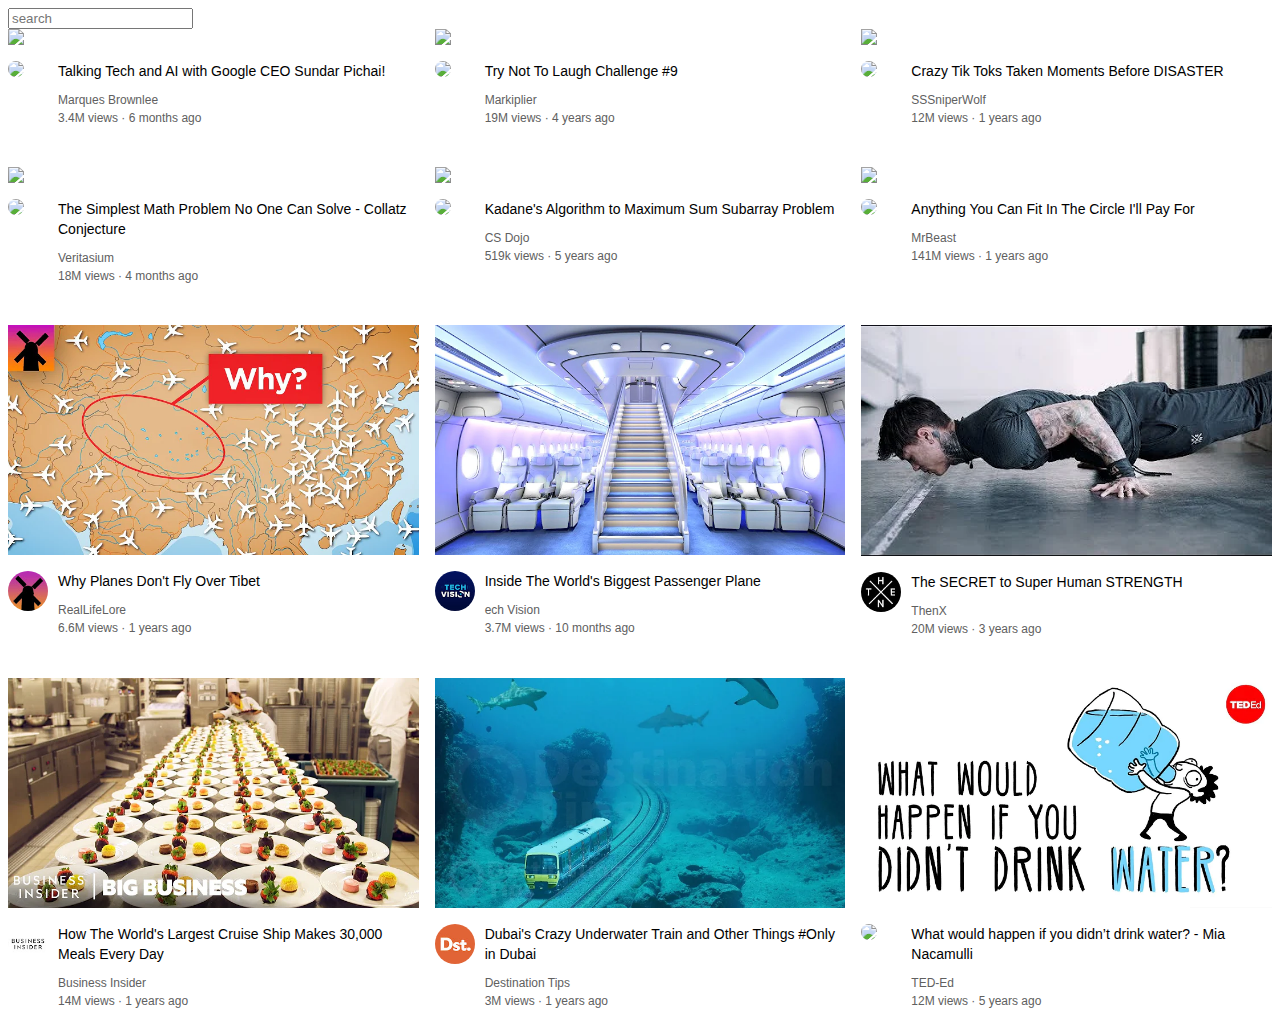
==== youtube.html @ a5d63686 "text and views" ====
<!DOCTYPE html>
<html lang="en">
<head>
    <title>Youtube.com clone</title>
    <link rel="preconnect" href="https://fonts.googleapis.com">
    <link rel="preconnect" href="https://fonts.gstatic.com" crossorigin>
    <link href="https://fonts.googleapis.com/css2?
    family=Roboto:wght@500;700&display=swap" rel="stylesheet">
    <style>
        p{
            font-family: Roboto, Arial;
      
        }
        .image{
            width: 100%;
        }
        .search-bar{
            display: block;
        }
           
        .video-title{
            margin-top: 0;
            font-size: 14px; 
            font-weight: 500; 
            line-height: 20px;   
            margin-bottom: 12px;
           
        }
        .video-info-grid{
            display: grid;
            grid-template-columns: 50px 1fr; 
        }
        .profile-picture{
            width: 40px;
            border-radius:50px;
         
        }
        .Thumbnail-row{
            margin-bottom: 12px;
        }
        .video-author,
        .video-stats{
            font-size: 12px;
            color:#606060;
            margin-top: 0;
            }
        .video-author { 
            margin-bottom: 4px;
        }
        .video-grid{
            display: grid;
            grid-template-columns: 1fr 1fr 1fr;
            column-gap: 16px;
            row-gap: 30px;
            }
    </style>
</head>
<body>
    <input class="search-bar" type="search" placeholder="search">
    <div class="video-grid">
        <div class="video-preview">
            <div class="Thumbnail-row">
                <img class="image" src="image/thumbnail-1 (1).webp" >
            </div>
            <div class="video-info-grid">
                <div class="channel-pic">
                    <img class="profile-picture" src="image/channel-image/channel-1.jpeg">
                </div>
                <div class="video-info">
                    <p class="video-title">    
                        Talking Tech and AI with Google CEO Sundar Pichai!
                    </p>
                    <p class="video-author">
                        Marques Brownlee
                    </p>
                    <p  class="video-stats">
                        3.4M views &middot; 6 months ago
                    </p>
                </div>     
            </div>
        </div> 
        <div class="video-preview">
            <div class="Thumbnail-row">
                <img class="image" src="image/thumbnail-2.webp" >
            </div>
            <div class="video-info-grid">
                <div class="channel-pic">
                    <img class="profile-picture" src="image/channel-image/channel-2.jpeg">
                </div>
                <div class="video-info">
                    <p class="video-title">    
                        Try Not To Laugh Challenge #9
                    </p>
                    <p class="video-author">
                        Markiplier
                    </p>
                    <p  class="video-stats">
                        19M views &middot; 4 years ago
                    </p>
                </div>     
            </div>
        </div> 
        <div class="video-preview">
            <div class="Thumbnail-row">
                <img class="image" src="image/thumbnail-3.webp" >
            </div>
            <div class="video-info-grid">
                <div class="channel-pic">
                    <img class="profile-picture" src="image/channel-image/channel-3.jpeg">
                </div>
                <div class="video-info">
                    <p class="video-title">                  
                        Crazy Tik Toks Taken Moments Before DISASTER
                    </p>
                    <p class="video-author">
                        SSSniperWolf
                    </p>
                    <p  class="video-stats">
                        12M views &middot; 1 years ago
                    </p>
                </div>     
            </div>
        </div>
        <div class="video-preview">
            <div class="Thumbnail-row">
                <img class="image" src="image/thumbnail-4.webp" >
            </div>
            <div class="video-info-grid">
                <div class="channel-pic">
                    <img class="profile-picture" src="image/channel-image/channel-4.jpeg">
                </div>
                <div class="video-info">
                    <p class="video-title">       
                        The Simplest Math Problem No One Can Solve - Collatz Conjecture
                    </p>
                    <p class="video-author">
                        Veritasium
                    </p>
                    <p  class="video-stats">
                        18M views &middot; 4 months ago
                    </p>
                </div>     
            </div>
        </div>
        <div class="video-preview">
            <div class="Thumbnail-row">
                <img class="image" src="image/thumbnail-5.webp" >
            </div>
            <div class="video-info-grid">
                <div class="channel-pic">
                    <img class="profile-picture" src="image/channel-image/channel-5.jpeg">
                </div>
                <div class="video-info">
                    <p class="video-title">    
                        Kadane's Algorithm to Maximum Sum Subarray Problem
                    </p>
                    <p class="video-author">
                        CS Dojo
                    </p>
                    <p  class="video-stats">
                        519k views &middot; 5 years ago
                    </p>
                </div>     
            </div>
        </div>
        <div class="video-preview">
            <div class="Thumbnail-row">
                <img class="image" src="image/thumbnail-6.webp" >
            </div>
            <div class="video-info-grid">
                <div class="channel-pic">
                    <img class="profile-picture" src="image/channel-image/channel-6.jpeg">
                </div>
                <div class="video-info">
                    <p class="video-title">                
                        Anything You Can Fit In The Circle I&apos;ll Pay For
                    </p>
                    <p class="video-author">
                        MrBeast
                    </p>
                    <p  class="video-stats">
                        141M views &middot; 1 years ago
                    </p>
                </div>     
            </div>
        </div>
        <div class="video-preview">
            <div class="Thumbnail-row">
                <img class="image" src="image/thumbnail-7.webp" >
            </div>
            <div class="video-info-grid">
                <div class="channel-pic">
                    <img class="profile-picture" src="image/channel-image/channel-7.jpeg">
                </div>
                <div class="video-info">
                    <p class="video-title">    
                        Why Planes Don't Fly Over Tibet
                    </p>
                    <p class="video-author">
                        RealLifeLore
                    </p>
                    <p  class="video-stats">
                        6.6M views &middot; 1 years ago
                    </p>
                </div>     
            </div>
        </div>
        <div class="video-preview">
            <div class="Thumbnail-row">
                <img class="image" src="image/thumbnail-8.webp" >
            </div>
            <div class="video-info-grid">
                <div class="channel-pic">
                    <img class="profile-picture" src="image/channel-image/channel-8.jpeg">
                </div>
                <div class="video-info">
                    <p class="video-title">          
                        Inside The World's Biggest Passenger Plane
                    </p>
                    <p class="video-author">
                        ech Vision
                    </p>
                    <p  class="video-stats">
                        3.7M views &middot; 10 months ago
                    </p>
                </div>     
            </div>
        </div>
        <div class="video-preview">
            <div class="Thumbnail-row">
                <img class="image" src="image/thumbnail-9.webp" >
            </div>
            <div class="video-info-grid">
                <div class="channel-pic">
                    <img class="profile-picture" src="image/channel-image/channel-9.jpeg">
                </div>
                <div class="video-info">
                    <p class="video-title">    
                        The SECRET to Super Human STRENGTH
                    </p>
                    <p class="video-author">
                        ThenX
                    </p>
                    <p  class="video-stats">
                        20M views &middot; 3 years ago
                    </p>
                </div>     
            </div>
        </div>
        <div class="video-preview">
            <div class="Thumbnail-row">
                <img class="image" src="image/thumbnail-10.webp" >
            </div>
            <div class="video-info-grid">
                <div class="channel-pic">
                    <img class="profile-picture" src="image/channel-image/channel-10.jpeg">
                </div>
                <div class="video-info">
                    <p class="video-title">    
                        How The World's Largest Cruise Ship Makes 30,000 Meals Every Day
                    </p>
                    <p class="video-author">
                        Business Insider
                    </p>
                    <p  class="video-stats">
                        14M views &middot; 1 years ago
                    </p>
                </div>     
            </div>
        </div>
        <div class="video-preview">
            <div class="Thumbnail-row">
                <img class="image" src="image/thumbnail-11.webp" >
            </div>
            <div class="video-info-grid">
                <div class="channel-pic">
                    <img class="profile-picture" src="image/channel-image/channel-11.jpeg">
                </div>
                <div class="video-info">
                    <p class="video-title">                        
                        Dubai's Crazy Underwater Train and Other Things #Only in Dubai      
                    </p>
                    <p class="video-author">
                        Destination Tips
                    </p>
                    <p  class="video-stats">
                        3M views &middot; 1 years ago
                    </p>
                </div>     
            </div>
        </div>
        <div class="video-preview">
            <div class="Thumbnail-row">
                <img class="image" src="image/thumbnail-12.webp" >
            </div>
            <div class="video-info-grid">
                <div class="channel-pic">
                    <img class="profile-picture" src="image/channel-image/channel-2.jpeg">
                </div>
                <div class="video-info">
                    <p class="video-title">    
                        What would happen if you didn’t drink water? - Mia Nacamulli
                    </p>
                    <p class="video-author">
                        TED-Ed
                    </p>
                    <p  class="video-stats">
                        12M views &middot; 5 years ago
                    </p>
                </div>     
            </div>
        </div>
    </div>
</body>
</html>
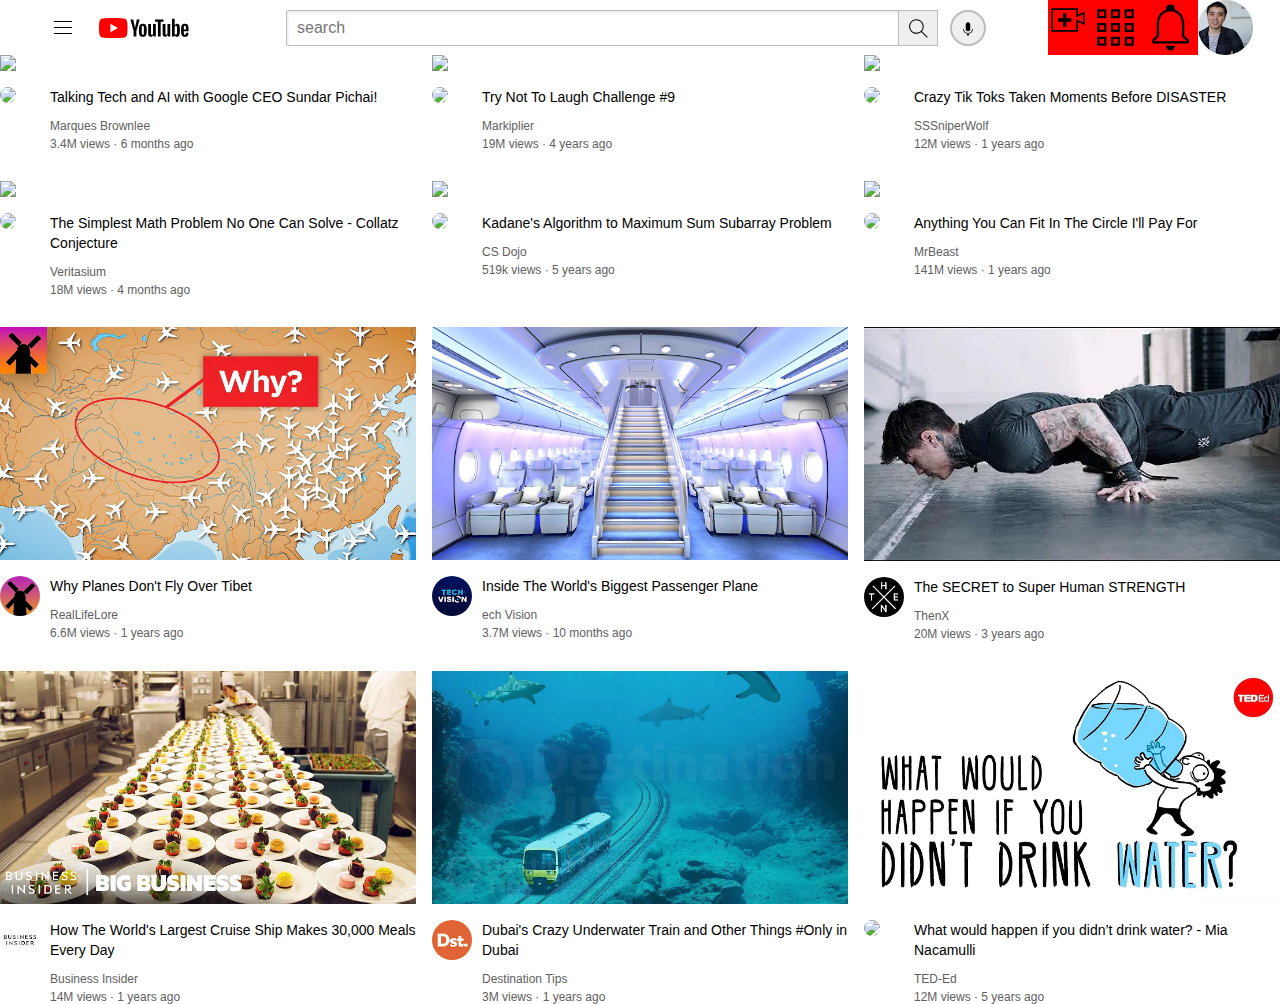
==== commit de753c1e: "header, logo and icon" ====
--- a/youtube.html
+++ b/youtube.html
@@ -6,57 +6,33 @@
     <link rel="preconnect" href="https://fonts.gstatic.com" crossorigin>
     <link href="https://fonts.googleapis.com/css2?
     family=Roboto:wght@500;700&display=swap" rel="stylesheet">
-    <style>
-        p{
-            font-family: Roboto, Arial;
-      
-        }
-        .image{
-            width: 100%;
-        }
-        .search-bar{
-            display: block;
-        }
-           
-        .video-title{
-            margin-top: 0;
-            font-size: 14px; 
-            font-weight: 500; 
-            line-height: 20px;   
-            margin-bottom: 12px;
-           
-        }
-        .video-info-grid{
-            display: grid;
-            grid-template-columns: 50px 1fr; 
-        }
-        .profile-picture{
-            width: 40px;
-            border-radius:50px;
-         
-        }
-        .Thumbnail-row{
-            margin-bottom: 12px;
-        }
-        .video-author,
-        .video-stats{
-            font-size: 12px;
-            color:#606060;
-            margin-top: 0;
-            }
-        .video-author { 
-            margin-bottom: 4px;
-        }
-        .video-grid{
-            display: grid;
-            grid-template-columns: 1fr 1fr 1fr;
-            column-gap: 16px;
-            row-gap: 30px;
-            }
-    </style>
+    <link rel="stylesheet" href="Style/general.css">
+    <link rel="stylesheet" href="Style/header.css">
+    <link rel="stylesheet" href="Style/video.css">
 </head>
 <body>
-    <input class="search-bar" type="search" placeholder="search">
+    <div class="header">
+        <div class="left-section">
+            <img class="hamburger-menu" src="image/icon/hamburger-menu.svg">
+            <img class="youtube-logo" src="image/icon/youtube-logo.svg">
+        </div>
+        <div class="middle-section"><input class="search-bar" type="search" placeholder="search">
+            <button class="search-button">
+                <img class="search-icon" src="image/icon/search.svg">
+            </button>
+            <button class="voice-search-button">
+                <img class="voice-search-icon" src="image/icon/voice-search-icon.svg" >
+            </button>
+        </div>
+        <div class="right-section">
+            <img class="upload-icon" src="image/icon/upload.svg">
+            <img class="youtube-apps" src="image/icon/youtube-apps.svg" >
+            <img class="notifications-icon" src="image/icon/notifications.svg">
+            <img class="my-channel" src="image/channel-image/my-channel.jpeg" >
+        </div>
+        
+    </div>
+    
     <div class="video-grid">
         <div class="video-preview">
             <div class="Thumbnail-row">
--- a/Style/general.css
+++ b/Style/general.css
@@ -0,0 +1,9 @@
+p{
+    font-family: Roboto, Arial;
+    margin: 0;
+    padding: 0;
+
+}
+body{
+    margin: 0;
+}--- a/Style/header.css
+++ b/Style/header.css
@@ -0,0 +1,84 @@
+.header{
+    height: 55px;
+    display: flex;
+    flex-direction: row;
+    justify-content: space-evenly;
+}
+.left-section{
+    display: flex;
+    align-items: center;
+}
+.hamburger-menu{
+    height: 24px;
+    margin-left: 24px;
+    margin-right: 24px;
+}
+.youtube-logo{
+    height: 20px;
+}
+
+.middle-section{
+    flex: 1;
+    margin-left: 70px;
+    margin-right: 35px;
+    max-width: 700px;
+    display: flex;
+    align-items: center;
+}
+.search-bar{
+    flex: 1;
+    height: 36px;
+    padding-left: 10px;
+    font-size: 16px;
+    border-width: 1px;
+    border-style: solid;
+    border-color: rgb(190, 188, 188);
+    border-radius: 2px;
+    box-shadow: inset 1px 2px 3px rgba(0, 0, 0, 0.09);
+}
+.search-bar::placeholder{
+    font-family: Roboto, Arial;
+    font-size: 16px;
+}
+.search-button{
+    width: 40px;
+    height: 36px;
+    margin-left: -1px;
+    border-width: 1px;
+    border-style: solid;
+    border-color: rgb(190, 188, 188);
+    margin-right: 12px;
+
+}
+.search-icon{
+    height: 25px;
+    margin-top: 4px;
+   
+}
+.voice-search-button{
+    width: 36px;
+    height: 36px;
+    border-width: none;
+    border-style: solid;
+    border-color: rgb(190, 188, 188);
+    border-radius: 18px;
+
+}
+.voice-search-icon{
+    height: 18px;
+    margin-top: 6px;
+}
+
+.right-section{
+
+    background-color: red;
+    display: flex;
+    
+
+}
+.upload-icon{
+    height: 40px;
+}
+.upload-icon{
+    height: 40px; 
+}--- a/Style/video.css
+++ b/Style/video.css
@@ -0,0 +1,40 @@
+.image{
+    width: 100%;
+}
+
+   
+.video-title{
+    margin-top: 0;
+    font-size: 14px; 
+    font-weight: 500; 
+    line-height: 20px;   
+    margin-bottom: 12px;
+   
+}
+.video-info-grid{
+    display: grid;
+    grid-template-columns: 50px 1fr; 
+}
+.profile-picture{
+    width: 40px;
+    border-radius:50px;
+ 
+}
+.Thumbnail-row{
+    margin-bottom: 12px;
+}
+.video-author,
+.video-stats{
+    font-size: 12px;
+    color:#606060;
+    margin-top: 0;
+    }
+.video-author { 
+    margin-bottom: 4px;
+}
+.video-grid{
+    display: grid;
+    grid-template-columns: 1fr 1fr 1fr;
+    column-gap: 16px;
+    row-gap: 30px;
+    }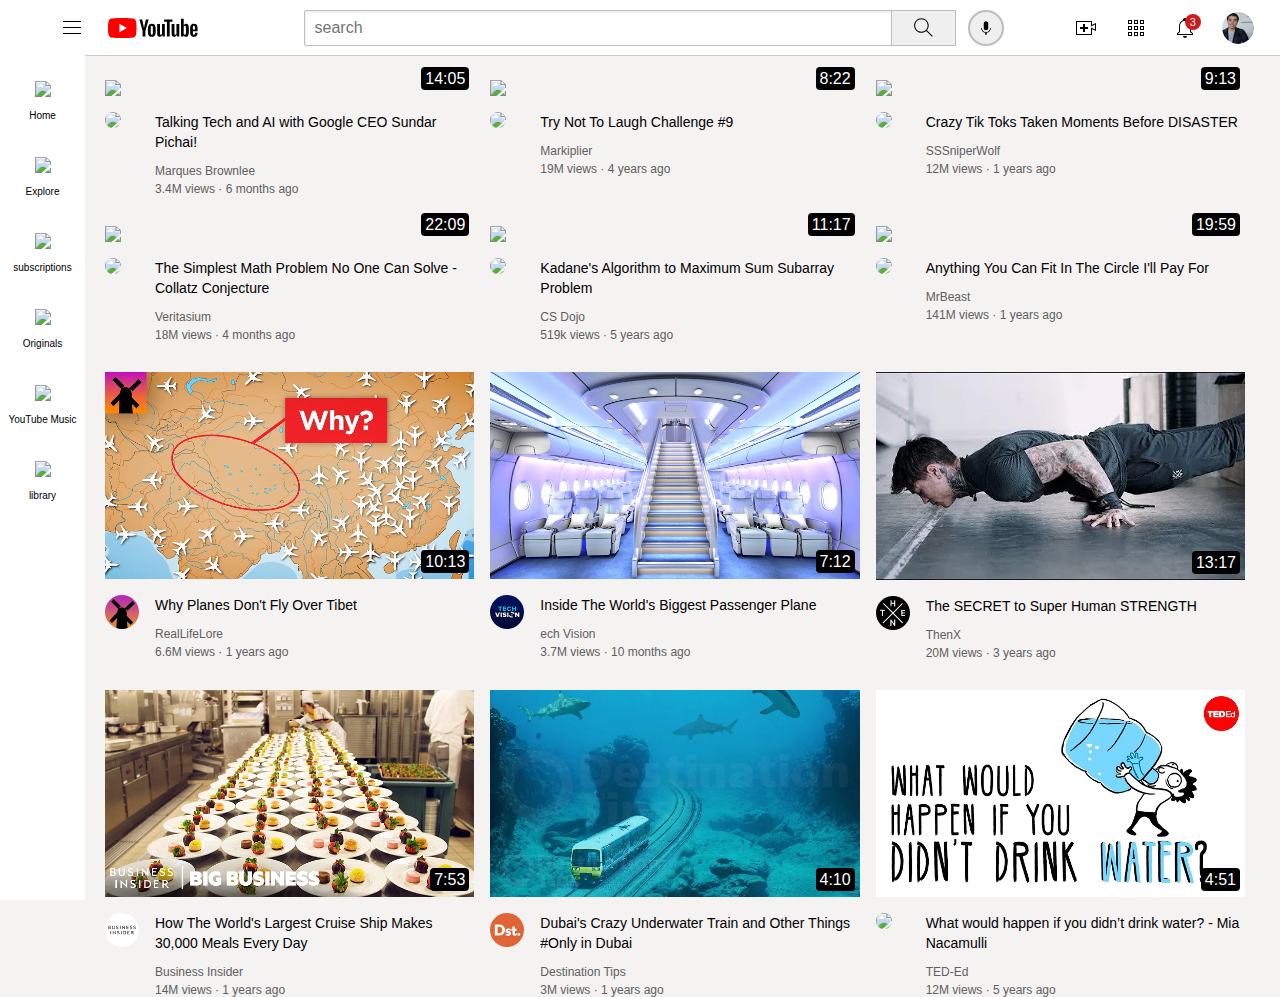
==== commit 09f5c9c2: "icon and hover effect" ====
--- a/youtube.html
+++ b/youtube.html
@@ -1,5 +1,6 @@
 <!DOCTYPE html>
 <html lang="en">
+
 <head>
     <title>Youtube.com clone</title>
     <link rel="preconnect" href="https://fonts.googleapis.com">
@@ -9,7 +10,9 @@
     <link rel="stylesheet" href="Style/general.css">
     <link rel="stylesheet" href="Style/header.css">
     <link rel="stylesheet" href="Style/video.css">
-</head>
+    <link rel="stylesheet" href="Style/sidebar.css">
+ </head>
+
 <body>
     <div class="header">
         <div class="left-section">
@@ -19,273 +22,347 @@
         <div class="middle-section"><input class="search-bar" type="search" placeholder="search">
             <button class="search-button">
                 <img class="search-icon" src="image/icon/search.svg">
+                <div class="tooltip">Search</div>
             </button>
             <button class="voice-search-button">
-                <img class="voice-search-icon" src="image/icon/voice-search-icon.svg" >
+                <img class="voice-search-icon" src="image/icon/voice-search-icon.svg">
+                <div class="tooltip">Search using voice</div>
             </button>
         </div>
         <div class="right-section">
-            <img class="upload-icon" src="image/icon/upload.svg">
-            <img class="youtube-apps" src="image/icon/youtube-apps.svg" >
-            <img class="notifications-icon" src="image/icon/notifications.svg">
-            <img class="my-channel" src="image/channel-image/my-channel.jpeg" >
-        </div>
-        
+            <div class="upload-icon-container">
+                <img class="upload-icon" src="image/icon/upload.svg">
+                <div class="tooltip">Create</div>
+            </div>
+            <div class="youtube-apps-container">
+                <img class="youtube-apps" src="image/icon/youtube-apps.svg">
+                <div class="tooltip">YouTube-apps</div>
+            </div>
+           
+            <div class="notifications-icon-container">
+                <img class="notifications-icon" src="image/icon/notifications.svg">
+                <div class="notifications-count">3</div>
+                <div class="tooltip">Notifications</div>
+            </div>
+            <img class="my-channel" src="image/channel-image/my-channel.jpeg">
+        </div>
     </div>
-    
+    <div class="sidebar">
+        <div class="sidebar-link">
+            <img src="image/sidebar-link/home.svg">
+            <div>Home</div>
+        </div>
+        <div class="sidebar-link">
+            <img src="image/sidebar-link/explore.svg">
+            <div>Explore</div>
+        </div>
+        <div class="sidebar-link">
+            <img src="image/sidebar-link/subscriptions.svg">
+            <div>subscriptions</div>
+        </div>
+        <div class="sidebar-link">
+            <img src="image/sidebar-link/originals.svg">
+            <div>Originals</div>
+        </div>
+        <div class="sidebar-link">
+            <img src="image/sidebar-link/youtube-music.svg">
+            <div>YouTube Music</div>
+        </div>
+        <div class="sidebar-link">
+            <img src="image/sidebar-link/library.svg">
+            <div>library</div>
+        </div>
+    </div>
     <div class="video-grid">
         <div class="video-preview">
             <div class="Thumbnail-row">
-                <img class="image" src="image/thumbnail-1 (1).webp" >
+                <img class="image" src="image/thumbnail-1 (1).webp">
+                <div class="video-time">
+                    14:05
+                </div>
             </div>
             <div class="video-info-grid">
                 <div class="channel-pic">
                     <img class="profile-picture" src="image/channel-image/channel-1.jpeg">
                 </div>
                 <div class="video-info">
-                    <p class="video-title">    
+                    <p class="video-title">
                         Talking Tech and AI with Google CEO Sundar Pichai!
                     </p>
                     <p class="video-author">
                         Marques Brownlee
                     </p>
-                    <p  class="video-stats">
+                    <p class="video-stats">
                         3.4M views &middot; 6 months ago
                     </p>
-                </div>     
-            </div>
-        </div> 
-        <div class="video-preview">
-            <div class="Thumbnail-row">
-                <img class="image" src="image/thumbnail-2.webp" >
+                </div>
+            </div>
+        </div>
+        <div class="video-preview">
+            <div class="Thumbnail-row">
+                <img class="image" src="image/thumbnail-2.webp">
+                <div class="video-time">
+                    8:22
+                </div>
             </div>
             <div class="video-info-grid">
                 <div class="channel-pic">
                     <img class="profile-picture" src="image/channel-image/channel-2.jpeg">
                 </div>
                 <div class="video-info">
-                    <p class="video-title">    
+                    <p class="video-title">
                         Try Not To Laugh Challenge #9
                     </p>
                     <p class="video-author">
                         Markiplier
                     </p>
-                    <p  class="video-stats">
+                    <p class="video-stats">
                         19M views &middot; 4 years ago
                     </p>
-                </div>     
-            </div>
-        </div> 
-        <div class="video-preview">
-            <div class="Thumbnail-row">
-                <img class="image" src="image/thumbnail-3.webp" >
+                </div>
+            </div>
+        </div>
+        <div class="video-preview">
+            <div class="Thumbnail-row">
+                <img class="image" src="image/thumbnail-3.webp">
+                <div class="video-time">
+                    9:13
+                </div>
             </div>
             <div class="video-info-grid">
                 <div class="channel-pic">
                     <img class="profile-picture" src="image/channel-image/channel-3.jpeg">
                 </div>
                 <div class="video-info">
-                    <p class="video-title">                  
+                    <p class="video-title">
                         Crazy Tik Toks Taken Moments Before DISASTER
                     </p>
                     <p class="video-author">
                         SSSniperWolf
                     </p>
-                    <p  class="video-stats">
+                    <p class="video-stats">
                         12M views &middot; 1 years ago
                     </p>
-                </div>     
-            </div>
-        </div>
-        <div class="video-preview">
-            <div class="Thumbnail-row">
-                <img class="image" src="image/thumbnail-4.webp" >
+                </div>
+            </div>
+        </div>
+        <div class="video-preview">
+            <div class="Thumbnail-row">
+                <img class="image" src="image/thumbnail-4.webp">
+                <div class="video-time">
+                    22:09
+                </div>
             </div>
             <div class="video-info-grid">
                 <div class="channel-pic">
                     <img class="profile-picture" src="image/channel-image/channel-4.jpeg">
                 </div>
                 <div class="video-info">
-                    <p class="video-title">       
+                    <p class="video-title">
                         The Simplest Math Problem No One Can Solve - Collatz Conjecture
                     </p>
                     <p class="video-author">
                         Veritasium
                     </p>
-                    <p  class="video-stats">
+                    <p class="video-stats">
                         18M views &middot; 4 months ago
                     </p>
-                </div>     
-            </div>
-        </div>
-        <div class="video-preview">
-            <div class="Thumbnail-row">
-                <img class="image" src="image/thumbnail-5.webp" >
+                </div>
+            </div>
+        </div>
+        <div class="video-preview">
+            <div class="Thumbnail-row">
+                <img class="image" src="image/thumbnail-5.webp">
+                <div class="video-time">
+                    11:17
+                </div>
             </div>
             <div class="video-info-grid">
                 <div class="channel-pic">
                     <img class="profile-picture" src="image/channel-image/channel-5.jpeg">
                 </div>
                 <div class="video-info">
-                    <p class="video-title">    
+                    <p class="video-title">
                         Kadane's Algorithm to Maximum Sum Subarray Problem
                     </p>
                     <p class="video-author">
                         CS Dojo
                     </p>
-                    <p  class="video-stats">
+                    <p class="video-stats">
                         519k views &middot; 5 years ago
                     </p>
-                </div>     
-            </div>
-        </div>
-        <div class="video-preview">
-            <div class="Thumbnail-row">
-                <img class="image" src="image/thumbnail-6.webp" >
+                </div>
+            </div>
+        </div>
+        <div class="video-preview">
+            <div class="Thumbnail-row">
+                <img class="image" src="image/thumbnail-6.webp">
+                <div class="video-time">
+                    19:59
+                </div>
             </div>
             <div class="video-info-grid">
                 <div class="channel-pic">
                     <img class="profile-picture" src="image/channel-image/channel-6.jpeg">
                 </div>
                 <div class="video-info">
-                    <p class="video-title">                
+                    <p class="video-title">
                         Anything You Can Fit In The Circle I&apos;ll Pay For
                     </p>
                     <p class="video-author">
                         MrBeast
                     </p>
-                    <p  class="video-stats">
+                    <p class="video-stats">
                         141M views &middot; 1 years ago
                     </p>
-                </div>     
-            </div>
-        </div>
-        <div class="video-preview">
-            <div class="Thumbnail-row">
-                <img class="image" src="image/thumbnail-7.webp" >
+                </div>
+            </div>
+        </div>
+        <div class="video-preview">
+            <div class="Thumbnail-row">
+                <img class="image" src="image/thumbnail-7.webp">
+                <div class="video-time">
+                    10:13
+                </div>
             </div>
             <div class="video-info-grid">
                 <div class="channel-pic">
                     <img class="profile-picture" src="image/channel-image/channel-7.jpeg">
                 </div>
                 <div class="video-info">
-                    <p class="video-title">    
+                    <p class="video-title">
                         Why Planes Don't Fly Over Tibet
                     </p>
                     <p class="video-author">
                         RealLifeLore
                     </p>
-                    <p  class="video-stats">
+                    <p class="video-stats">
                         6.6M views &middot; 1 years ago
                     </p>
-                </div>     
-            </div>
-        </div>
-        <div class="video-preview">
-            <div class="Thumbnail-row">
-                <img class="image" src="image/thumbnail-8.webp" >
+                </div>
+            </div>
+        </div>
+        <div class="video-preview">
+            <div class="Thumbnail-row">
+                <img class="image" src="image/thumbnail-8.webp">
+                <div class="video-time">
+                    7:12
+                </div>
             </div>
             <div class="video-info-grid">
                 <div class="channel-pic">
                     <img class="profile-picture" src="image/channel-image/channel-8.jpeg">
                 </div>
                 <div class="video-info">
-                    <p class="video-title">          
+                    <p class="video-title">
                         Inside The World's Biggest Passenger Plane
                     </p>
                     <p class="video-author">
                         ech Vision
                     </p>
-                    <p  class="video-stats">
+                    <p class="video-stats">
                         3.7M views &middot; 10 months ago
                     </p>
-                </div>     
-            </div>
-        </div>
-        <div class="video-preview">
-            <div class="Thumbnail-row">
-                <img class="image" src="image/thumbnail-9.webp" >
+                </div>
+            </div>
+        </div>
+        <div class="video-preview">
+            <div class="Thumbnail-row">
+                <img class="image" src="image/thumbnail-9.webp">
+                <div class="video-time">
+                    13:17
+                </div>
             </div>
             <div class="video-info-grid">
                 <div class="channel-pic">
                     <img class="profile-picture" src="image/channel-image/channel-9.jpeg">
                 </div>
                 <div class="video-info">
-                    <p class="video-title">    
+                    <p class="video-title">
                         The SECRET to Super Human STRENGTH
                     </p>
                     <p class="video-author">
                         ThenX
                     </p>
-                    <p  class="video-stats">
+                    <p class="video-stats">
                         20M views &middot; 3 years ago
                     </p>
-                </div>     
-            </div>
-        </div>
-        <div class="video-preview">
-            <div class="Thumbnail-row">
-                <img class="image" src="image/thumbnail-10.webp" >
+                </div>
+            </div>
+        </div>
+        <div class="video-preview">
+            <div class="Thumbnail-row">
+                <img class="image" src="image/thumbnail-10.webp">
+                <div class="video-time">
+                    7:53
+                </div>
             </div>
             <div class="video-info-grid">
                 <div class="channel-pic">
                     <img class="profile-picture" src="image/channel-image/channel-10.jpeg">
                 </div>
                 <div class="video-info">
-                    <p class="video-title">    
+                    <p class="video-title">
                         How The World's Largest Cruise Ship Makes 30,000 Meals Every Day
                     </p>
                     <p class="video-author">
                         Business Insider
                     </p>
-                    <p  class="video-stats">
+                    <p class="video-stats">
                         14M views &middot; 1 years ago
                     </p>
-                </div>     
-            </div>
-        </div>
-        <div class="video-preview">
-            <div class="Thumbnail-row">
-                <img class="image" src="image/thumbnail-11.webp" >
+                </div>
+            </div>
+        </div>
+        <div class="video-preview">
+            <div class="Thumbnail-row">
+                <img class="image" src="image/thumbnail-11.webp">
+                <div class="video-time">
+                    4:10
+                </div>
             </div>
             <div class="video-info-grid">
                 <div class="channel-pic">
                     <img class="profile-picture" src="image/channel-image/channel-11.jpeg">
                 </div>
                 <div class="video-info">
-                    <p class="video-title">                        
-                        Dubai's Crazy Underwater Train and Other Things #Only in Dubai      
+                    <p class="video-title">
+                        Dubai's Crazy Underwater Train and Other Things #Only in Dubai
                     </p>
                     <p class="video-author">
                         Destination Tips
                     </p>
-                    <p  class="video-stats">
+                    <p class="video-stats">
                         3M views &middot; 1 years ago
                     </p>
-                </div>     
-            </div>
-        </div>
-        <div class="video-preview">
-            <div class="Thumbnail-row">
-                <img class="image" src="image/thumbnail-12.webp" >
+                </div>
+            </div>
+        </div>
+        <div class="video-preview">
+            <div class="Thumbnail-row">
+                <img class="image" src="image/thumbnail-12.webp">
+                <div class="video-time">
+                    4:51
+                </div>
             </div>
             <div class="video-info-grid">
                 <div class="channel-pic">
                     <img class="profile-picture" src="image/channel-image/channel-2.jpeg">
                 </div>
                 <div class="video-info">
-                    <p class="video-title">    
+                    <p class="video-title">
                         What would happen if you didn’t drink water? - Mia Nacamulli
                     </p>
                     <p class="video-author">
                         TED-Ed
                     </p>
-                    <p  class="video-stats">
+                    <p class="video-stats">
                         12M views &middot; 5 years ago
                     </p>
-                </div>     
+                </div>
             </div>
         </div>
     </div>
 </body>
+
 </html>--- a/Style/general.css
+++ b/Style/general.css
@@ -6,4 +6,8 @@
 }
 body{
     margin: 0;
+    padding-top: 80px;
+    padding-left: 105px;
+    padding-right: 35px;
+    background-color: rgba(245, 241, 241, 0.955);
 }--- a/Style/header.css
+++ b/Style/header.css
@@ -1,23 +1,36 @@
-.header{
+.header {
     height: 55px;
     display: flex;
     flex-direction: row;
     justify-content: space-evenly;
+    position: fixed;
+    top: 0;
+    left: 0;
+    right: 0;
+    z-index: 100;
+    background-color: white;
+    border-bottom: 1px;
+    border-bottom-style: solid;
+    border-bottom-color: rgb(204, 200, 200);
+
 }
-.left-section{
+
+.left-section {
     display: flex;
     align-items: center;
 }
-.hamburger-menu{
+
+.hamburger-menu {
     height: 24px;
     margin-left: 24px;
     margin-right: 24px;
 }
-.youtube-logo{
+
+.youtube-logo {
     height: 20px;
 }
 
-.middle-section{
+.middle-section {
     flex: 1;
     margin-left: 70px;
     margin-right: 35px;
@@ -25,7 +38,8 @@
     display: flex;
     align-items: center;
 }
-.search-bar{
+
+.search-bar {
     flex: 1;
     height: 36px;
     padding-left: 10px;
@@ -34,28 +48,73 @@
     border-style: solid;
     border-color: rgb(190, 188, 188);
     border-radius: 2px;
-    box-shadow: inset 1px 2px 3px rgba(0, 0, 0, 0.09);
+    box-shadow: inset 1px 2px 3px rgba(0, 0, 0, 0.07);
+    width: 0;
 }
-.search-bar::placeholder{
+
+.search-bar::placeholder {
     font-family: Roboto, Arial;
     font-size: 16px;
+
 }
-.search-button{
-    width: 40px;
+
+.search-button {
+    width: 65px;
     height: 36px;
     margin-left: -1px;
     border-width: 1px;
     border-style: solid;
     border-color: rgb(190, 188, 188);
     margin-right: 12px;
+}
+
+.search-button,
+.voice-search-button,
+.upload-icon-container,
+.notifications-icon-container,
+.youtube-apps-container {
+    display: flex;
+    justify-content: center;
+    align-items: center;
+    position: relative;
+}
+
+.search-button .tooltip,
+.voice-search-button .tooltip,
+.upload-icon-container .tooltip,
+.notifications-icon-container .tooltip,
+.youtube-apps-container .tooltip {
+    position: absolute;
+    background-color: grey;
+    color: white;
+    padding-right: 8px;
+    padding-left: 8px;
+    padding-top: 4px;
+    padding-bottom: 4px;
+    border-radius: 2px;
+    font-size: 12px;
+    bottom: -25px;
+    opacity: 0;
+    transition: opacity 0.3s;
+    pointer-events: none;
+    white-space: nowrap;
+}
+
+.search-button:hover .tooltip,
+.voice-search-button:hover .tooltip,
+.upload-icon-container:hover .tooltip,
+.notifications-icon-container:hover .tooltip,
+.youtube-apps-container:hover .tooltip{
+    opacity: 1;
 
 }
-.search-icon{
+
+.search-icon {
     height: 25px;
-    margin-top: 4px;
-   
+
 }
-.voice-search-button{
+
+.voice-search-button {
     width: 36px;
     height: 36px;
     border-width: none;
@@ -64,21 +123,55 @@
     border-radius: 18px;
 
 }
-.voice-search-icon{
+
+.voice-search-icon {
     height: 18px;
-    margin-top: 6px;
 }
 
-.right-section{
+.right-section {
+    width: 180px;
+    margin-right: -10px;
+    display: flex;
+    justify-content: space-between;
+    align-items: center;
+    flex-shrink: 0;
 
-    background-color: red;
-    display: flex;
-    
 
 }
-.upload-icon{
-    height: 40px;
+
+.upload-icon {
+    height: 24px;
 }
-.upload-icon{
-    height: 40px; 
+
+.youtube-apps {
+    height: 24px;
+}
+
+.notifications-icon {
+    height: 24px;
+}
+
+.notifications-icon-container {
+    position: relative;
+}
+
+.notifications-count {
+    position: absolute;
+    background-color: rgb(206, 27, 27);
+    color: white;
+    font-family: Roboto, Arial;
+    font-size: 11px;
+    top: -2px;
+    right: -4px;
+    padding-right: 5px;
+    padding-top: 2px;
+    padding-bottom: 2px;
+    padding-left: 5px;
+    border-radius: 10px;
+
+}
+
+.my-channel {
+    height: 32px;
+    border-radius: 16px;
 }--- a/Style/video.css
+++ b/Style/video.css
@@ -1,40 +1,60 @@
-.image{
+.image {
     width: 100%;
 }
 
-   
-.video-title{
+
+.video-title {
     margin-top: 0;
-    font-size: 14px; 
-    font-weight: 500; 
-    line-height: 20px;   
+    font-size: 14px;
+    font-weight: 500;
+    line-height: 20px;
     margin-bottom: 12px;
-   
+
 }
-.video-info-grid{
+
+.video-info-grid {
     display: grid;
-    grid-template-columns: 50px 1fr; 
+    grid-template-columns: 50px 1fr;
 }
-.profile-picture{
-    width: 40px;
-    border-radius:50px;
- 
+
+.profile-picture {
+    width: 34px;
+    border-radius: 50px;
+
 }
-.Thumbnail-row{
+
+.Thumbnail-row {
     margin-bottom: 12px;
+    position: relative;
 }
+
 .video-author,
-.video-stats{
+.video-stats {
     font-size: 12px;
-    color:#606060;
+    color: #606060;
     margin-top: 0;
-    }
-.video-author { 
+}
+
+.video-author {
     margin-bottom: 4px;
 }
-.video-grid{
+
+.video-grid {
     display: grid;
     grid-template-columns: 1fr 1fr 1fr;
     column-gap: 16px;
     row-gap: 30px;
-    }+}
+
+.video-time {
+    font-family: Roboto, Arial;
+    font-size: 500;
+    background-color: black;
+    color: white;
+    position: absolute;
+    bottom: 10px;
+    right: 5px;
+    border-radius: 4px;
+    padding: 3px 4px 2px 4px;
+
+}--- a/Style/sidebar.css
+++ b/Style/sidebar.css
@@ -0,0 +1,34 @@
+.sidebar {
+    position: fixed;
+    left: 0;
+    bottom: 0;
+    top: 55px;
+    width: 85px;
+    background-color: white;
+    z-index: 200;
+    padding-top: 8px;
+}
+
+.sidebar-link {
+    height: 76px;
+    display: flex;
+    justify-content: center;
+    align-items: center;
+    flex-direction: column;
+    cursor: pointer;
+
+}
+
+.sidebar-link:hover {
+    background-color: rgb(230, 223, 223);
+}
+
+.sidebar-link img {
+    height: 24px;
+    margin-bottom: 5px;
+}
+
+.sidebar-link div {
+    font-family: Roboto, Arial;
+    font-size: 10px;
+}